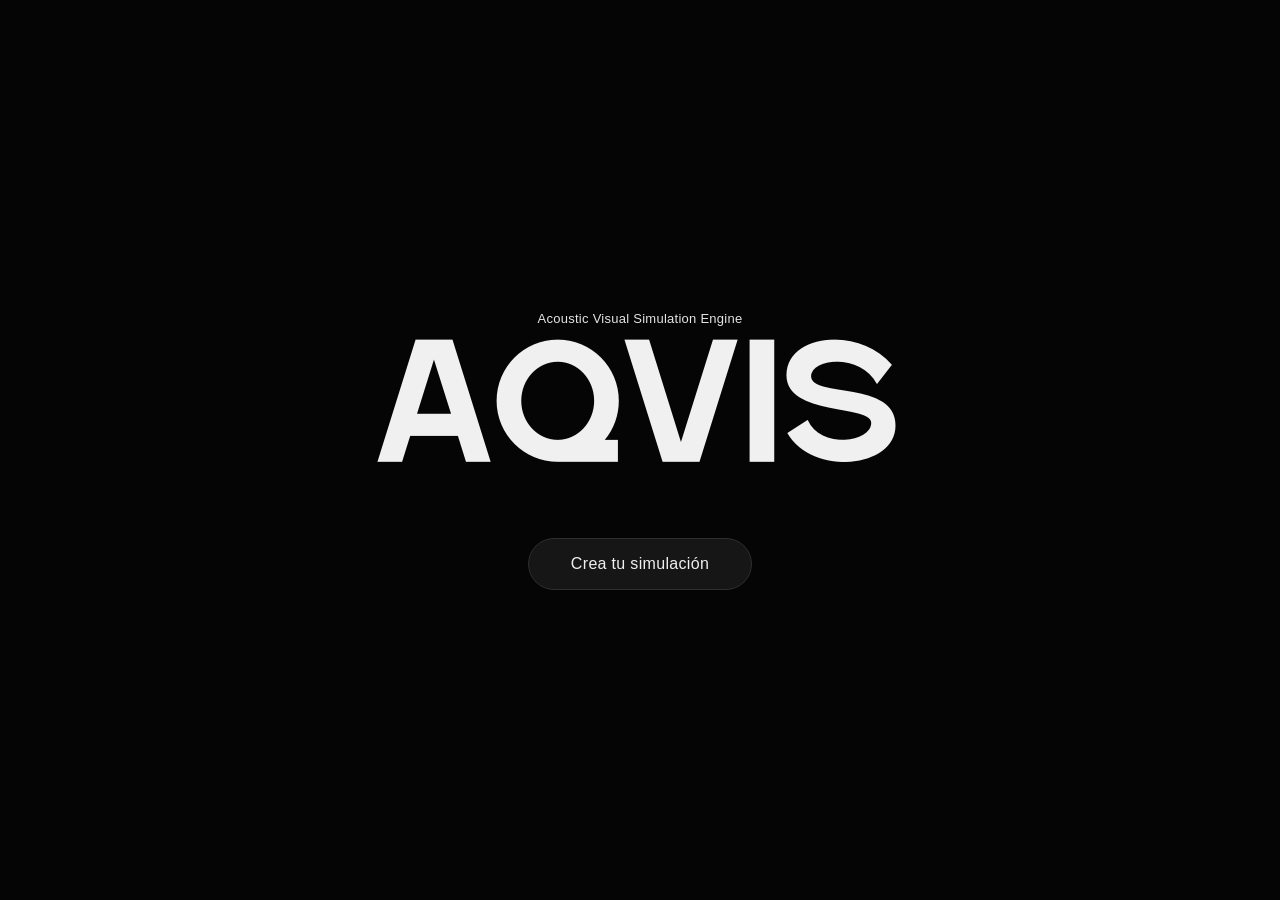
==== index.html @ 71e72ab5 "Initial commit" ====
<!DOCTYPE html>
<html lang="es">
<head>
  <meta charset="UTF-8">
  <meta name="viewport" content="width=device-width, initial-scale=1.0">
  <title>AQVIS — Acoustic Visual Simulation Engine</title>
  <link rel="preload" as="font" type="font/otf"
      href="fonts/Modeone.otf">
  <link rel="stylesheet" href="css/global.css">
  <style>
    .hero {
      height: 100vh;
      display: flex;
      flex-direction: column;
      align-items: center;
      justify-content: center;
      gap: 0;
      text-align: center;
      background: var(--bg);
    }

    .hero-eyebrow {
      font-size: 13px;
      font-weight: 400;
      color: var(--text2);
      letter-spacing: 0.02em;
      margin-bottom: 10px;
    }

    .hero-title {
      font-family: var(--font-title);
      font-size: clamp(96px, 16vw, 180px);
      letter-spacing: 0.04em;
      color: var(--text);
      line-height: 0.9;
      margin-bottom: 40px;
    }

    .hero-cta {
      background: var(--surface2);
      color: var(--text);
      border: 1px solid var(--border2);
      border-radius: var(--radius-pill);
      padding: 16px 42px;
      font-size: 16px;
      font-family: var(--font-body);
      font-weight: 500;
      cursor: pointer;
      transition: var(--transition);
      letter-spacing: 0.02em;
    }

    .hero-cta:hover {
      background: var(--surface3);
      border-color: #444;
      transform: translateY(-2px);
    }
  </style>
</head>
<body>

<section class="hero">
  <div class="hero-eyebrow">Acoustic Visual Simulation Engine</div>
  <div class="hero-title">AQVIS</div>
  <button class="hero-cta" onclick="window.location.href='simulator.html'">
    Crea tu simulación
  </button>
</section>

</body>
</html>
---- css/global.css ----
*, *::before, *::after { margin: 0; padding: 0; box-sizing: border-box; }

/* Transición sutil entre páginas (index → simulator → results).
   Sin efecto en navegadores sin soporte de cross-document view
   transitions: simplemente navegan como siempre. */
@view-transition {
  navigation: auto;
}

::view-transition-old(root),
::view-transition-new(root) {
  animation-duration: 0.22s;
  animation-timing-function: cubic-bezier(0.4, 0, 0.2, 1);
}

:root {
  --bg:        #050505;
  --surface:   #0e0e0e;
  --surface2:  #161616;
  --surface3:  #1f1f1f;
  --border:    #222222;
  --border2:   #2e2e2e;
  --text:      #f0f0f0;
  --text2:     #e4e4e4;
  --text3:     #bebebe;
  --accent:    #00c2cb;
  --accent-dim: rgba(0,194,203,0.16);

  /* Barra superior: siempre oscura por diseño, independiente del tema */
  --nav-bg: rgba(5,5,5,0.85);

  --font-title: 'Modeone', sans-serif;
  --font-body:  'Arial', 'Helvetica Neue', sans-serif;
  --font-mono:  'Courier New', monospace;

  --radius:    10px;
  --radius-sm: 7px;
  --radius-lg: 16px;
  --radius-pill: 100px;

  --shadow-card: 0 1px 2px rgba(0,0,0,0.35), 0 10px 24px -16px rgba(0,0,0,0.65);

  --transition: all 0.22s cubic-bezier(0.4,0,0.2,1);

  /* 3D render filter defaults (dark mode) */
  --three-invert: 0;
  --three-hue: 0deg;
  --three-contrast: 1;
}

/* Light mode overrides when body has .light-mode */
.light-mode {
  --bg:        linear-gradient(180deg, #f4f7f8 0%, #edf2f4 100%);
  --surface:   #ffffff;
  --surface2:  #f8fafb;
  --surface3:  #eef4f5;
  --border:    #dfe9eb;
  --border2:   #c9d7dc;
  --text:      #12232d;
  --text2:     #284152;
  --text3:     #57707a;
  --accent:    #0d8b96;
  --accent-dim: rgba(13,139,150,0.12);
  --shadow-card: 0 3px 12px rgba(15,36,46,0.08), 0 18px 30px -24px rgba(15,36,46,0.2);

  /* Ajuste visual exclusivo para el tema claro */
  background: linear-gradient(180deg, #f4f7f8 0%, #edf2f4 100%);
}

.light-mode .wizard-card,
.light-mode .timeline,
.light-mode .field-wrap,
.light-mode .mat-select,
.light-mode .field-input {
  border: 1px solid var(--border);
}

.light-mode .wizard-card {
  background: linear-gradient(180deg, rgba(255,255,255,0.96) 0%, rgba(250,252,253,0.98) 100%);
}

.light-mode .timeline {
  background: rgba(255,255,255,0.72);
  backdrop-filter: blur(10px);
}

.light-mode .field-wrap,
.light-mode .mat-select,
.light-mode .field-input {
  background: var(--surface2);
  box-shadow: inset 0 1px 0 rgba(255,255,255,0.6);
}

.light-mode .nav-btn {
  background: rgba(17, 35, 45, 0.06);
  color: var(--text2);
}

.light-mode .nav-btn:hover {
  background: rgba(17, 35, 45, 0.1);
  color: var(--text);
}

/* Invert 3D render when light mode enabled to get quick negative-like effect */
.light-mode {
  --three-invert: 0.95;
  --three-hue: 160deg;
  --three-contrast: 0.92;
}

.light-mode #three-container canvas {
  filter: invert(var(--three-invert)) hue-rotate(var(--three-hue)) contrast(var(--three-contrast));
  transition: filter 220ms ease;
}

/* Theme button styles
   Nota: este botón también lleva la clase .nav-btn (para heredar el
   hover/transition base), cuyas reglas de padding/border-radius caerían
   más abajo en la cascada y ganarían con igual especificidad — por eso
   el selector va calificado con "button" acá, para que el tamaño e
   ícono del toggle nunca dependan del orden de las reglas. */
button.theme-btn {
  display: inline-flex;
  align-items: center;
  justify-content: center;
  width: 34px;
  height: 34px;
  padding: 6px;
  border-radius: 6px;
  background: transparent;
  color: #e4e4e4; /* fijo: el nav siempre es oscuro, no sigue var(--text) */
}
button.theme-btn svg { width: 18px; height: 18px; display: block; }
button.theme-btn:hover { background: rgba(255,255,255,0.08); }

@keyframes theme-spin {
  from { transform: rotate(0deg); }
  to   { transform: rotate(360deg); }
}
button.theme-btn.spin { animation: theme-spin 420ms ease; }

@font-face {
  font-family: 'Modeone';
  src: url('../fonts/Modeone.otf') format('opentype');
  font-weight: 400;
  font-display: swap;
}

html { scroll-behavior: smooth; }

body {
  font-family: var(--font-body);
  background: var(--bg);
  color: var(--text);
  min-height: 100vh;
  overflow-x: hidden;
  -webkit-font-smoothing: antialiased;
}

a { text-decoration: none; color: inherit; }
button { cursor: pointer; font-family: var(--font-body); }
input, select { font-family: var(--font-body); }

::-webkit-scrollbar { width: 4px; }
::-webkit-scrollbar-track { background: var(--bg); }
::-webkit-scrollbar-thumb { background: var(--border2); border-radius: 2px; }

/* ── NAV ── */
.nav {
  position: fixed;
  top: 0; left: 0; right: 0;
  z-index: 1000;
  height: 52px;
  display: flex;
  align-items: center;
  justify-content: space-between;
  padding: 0 32px;
  background: var(--nav-bg);
  backdrop-filter: blur(16px);
  box-shadow: 0 1px 0 rgba(0,0,0,0.5);
}

.nav-brand {
  font-family: var(--font-title);
  font-size: 18px;
  letter-spacing: 0.05em;
  color: #f0f0f0; /* fijo: el nav siempre es oscuro, no sigue var(--text) */
}

.nav-btn {
  background: rgba(255,255,255,0.06);
  color: #e4e4e4;
  padding: 6px 16px;
  border-radius: var(--radius-pill);
  font-size: 12px;
  font-family: var(--font-body);
  font-weight: 500;
  cursor: pointer;
  transition: var(--transition);
}

.nav-btn:hover {
  background: rgba(255,255,255,0.12);
  color: #ffffff;
}

/* ── TIMELINE PILLS ── */
.timeline {
  display: flex;
  flex-wrap: wrap;
  align-items: center;
  justify-content: center;
  gap: 2px;
  background: var(--surface);
  box-shadow: var(--shadow-card);
  border-radius: var(--radius-pill);
  padding: 5px;
  width: fit-content;
  max-width: 100%;
  margin: 0 auto 36px;
}

.tl-pill {
  padding: 7px 14px;
  border-radius: var(--radius-pill);
  font-size: 12px;
  font-weight: 500;
  color: var(--text3);
  cursor: default;
  transition: var(--transition);
  white-space: nowrap;
  user-select: none;
}

.tl-pill.active {
  background: var(--accent);
  color: var(--bg);
  font-weight: 600;
}

.tl-pill.done {
  color: var(--text2);
}

/* ── WIZARD CARD ── */
.wizard-card {
  background: var(--surface);
  box-shadow: var(--shadow-card);
  border-radius: var(--radius-lg);
  padding: 36px 40px;
  width: 100%;
  max-width: 640px;
  margin: 0 auto;
  display: none;
  animation: fadeUp 0.35s cubic-bezier(0.34,1.2,0.64,1);
}

.wizard-card.active { display: block; }

@keyframes fadeUp {
  from { opacity: 0; transform: translateY(18px) scale(0.98); }
  to   { opacity: 1; transform: translateY(0) scale(1); }
}

@keyframes fadeOut {
  from { opacity: 1; transform: translateY(0); }
  to   { opacity: 0; transform: translateY(-12px); }
}

.results-title {
  font-family: var(--font-body);
  font-size: 11px;
  font-weight: 700;
  letter-spacing: 0.08em;
  text-transform: uppercase;
  color: var(--text);
}

.wc-title {
  font-family: var(--font-body);
  font-size: 28px;
  letter-spacing: 0.02em;
  margin-bottom: 8px;
  color: var(--text);
}

.wc-desc {
  font-size: 13px;
  color: var(--text2);
  line-height: 1.6;
  margin-bottom: 30px;
  font-weight: 300;
}

/* ── FORM ── */
.field-group { margin-bottom: 18px; }
.field-group:last-of-type { margin-bottom: 0; }

.field-label {
  display: block;
  font-size: 11px;
  font-weight: 600;
  color: var(--text2);
  margin-bottom: 7px;
  letter-spacing: 0.03em;
  text-transform: uppercase;
  font-family: var(--font-body);
}

.field-row-3 { display: grid; grid-template-columns: 1fr 1fr 1fr; gap: 10px; }
.field-row-2 { display: grid; grid-template-columns: 1fr 1fr; gap: 10px; }

.field-wrap { position: relative; }

.field-input {
  width: 100%;
  background: var(--surface2);
  border: 1px solid var(--border2);
  border-radius: var(--radius-sm);
  padding: 11px 36px 11px 14px;
  font-size: 14px;
  font-family: var(--font-mono);
  font-weight: 400;
  color: var(--text);
  transition: var(--transition);
  outline: none;
  appearance: none;
  -moz-appearance: textfield;
}

.field-input::-webkit-outer-spin-button,
.field-input::-webkit-inner-spin-button { -webkit-appearance: none; }

.field-input:focus {
  border-color: var(--accent);
  background: var(--surface3);
  box-shadow: 0 0 0 3px var(--accent-dim);
}

.field-unit {
  position: absolute;
  right: 12px;
  top: 50%;
  transform: translateY(-50%);
  font-size: 10px;
  font-family: var(--font-mono);
  color: var(--text3);
  pointer-events: none;
}

.field-sub {
  display: block;
  font-size: 10px;
  color: var(--text3);
  margin-top: 5px;
  font-family: var(--font-mono);
  letter-spacing: 0.04em;
}

/* ── SLIDER ── */
.slider-row { display: flex; align-items: center; gap: 16px; }

input[type="range"] {
  flex: 1;
  appearance: none;
  height: 2px;
  border-radius: 1px;
  outline: none;
  cursor: pointer;
  background: linear-gradient(to right, #fff 50%, var(--surface3) 50%);
}

input[type="range"]::-webkit-slider-thumb {
  appearance: none;
  width: 14px; height: 14px;
  border-radius: 50%;
  background: var(--accent);
  border: 2px solid var(--surface);
  box-shadow: 0 0 0 3px var(--accent-dim);
  cursor: pointer;
  transition: transform 0.15s;
}

input[type="range"]::-webkit-slider-thumb:hover { transform: scale(1.25); }

.slider-val {
  font-family: var(--font-mono);
  font-size: 13px;
  font-weight: 700;
  color: var(--accent);
  min-width: 46px;
  text-align: right;
}

/* ── SELECT ── */
.mat-select {
  width: 100%;
  background: var(--surface2);
  border: 1px solid var(--border2);
  border-radius: var(--radius-sm);
  padding: 9px 12px;
  font-size: 12px;
  font-family: var(--font-body);
  color: var(--text);
  outline: none;
  cursor: pointer;
  transition: var(--transition);
  appearance: none;
  background-image: url("data:image/svg+xml,%3Csvg xmlns='http://www.w3.org/2000/svg' width='10' height='6' fill='none'%3E%3Cpath d='M1 1l4 4 4-4' stroke='%23666' stroke-width='1.5' stroke-linecap='round'/%3E%3C/svg%3E");
  background-repeat: no-repeat;
  background-position: right 10px center;
  padding-right: 28px;
}

.mat-select:focus { border-color: var(--accent); box-shadow: 0 0 0 3px var(--accent-dim); }

/* ── MAT ROW ── */
.mat-row {
  display: grid;
  grid-template-columns: 72px 1fr auto;
  align-items: center;
  gap: 10px;
  padding: 10px 14px;
  background: var(--surface2);
  border-radius: var(--radius-sm);
  margin-bottom: 7px;
  transition: background 0.2s;
}

.mat-row:last-child { margin-bottom: 0; }
.mat-row:hover { background: var(--surface3); }

.mat-lbl {
  font-size: 11px;
  font-weight: 600;
  color: var(--text2);
  font-family: var(--font-body);
  letter-spacing: 0.04em;
}

.mat-alpha {
  font-size: 11px;
  font-family: var(--font-mono);
  color: var(--text2);
  white-space: nowrap;
}

/* ── BUTTONS ── */
.btn-primary {
  width: 100%;
  margin-top: 28px;
  background: var(--accent);
  color: var(--bg);
  border: none;
  border-radius: var(--radius-pill);
  padding: 14px;
  font-size: 13px;
  font-family: var(--font-body);
  font-weight: 600;
  letter-spacing: 0.04em;
  cursor: pointer;
  transition: var(--transition);
  display: flex;
  align-items: center;
  justify-content: center;
  gap: 8px;
}

.btn-primary:hover {
  filter: brightness(1.12);
  transform: translateY(-1px);
}

.btn-primary:active { transform: translateY(0); }

.btn-outline {
  width: 100%;
  margin-top: 10px;
  background: transparent;
  color: var(--text2);
  border: 1px solid var(--border2);
  border-radius: var(--radius-pill);
  padding: 13px;
  font-size: 13px;
  font-family: var(--font-body);
  font-weight: 500;
  cursor: pointer;
  transition: var(--transition);
  display: flex;
  align-items: center;
  justify-content: center;
  gap: 8px;
}

.btn-outline:hover {
  border-color: #555;
  color: var(--text);
}

/* ── MODE TOGGLE ── */
.mode-toggle {
  display: flex;
  background: var(--surface2);
  box-shadow: var(--shadow-card);
  border-radius: var(--radius-pill);
  padding: 4px;
  margin-bottom: 20px;
  gap: 3px;
}

.mtog-btn {
  flex: 1;
  padding: 7px 12px;
  font-size: 11px;
  font-weight: 600;
  font-family: var(--font-body);
  border: none;
  border-radius: var(--radius-pill);
  background: transparent;
  color: var(--text3);
  cursor: pointer;
  transition: var(--transition);
  letter-spacing: 0.03em;
}

.mtog-btn.active {
  background: var(--accent);
  color: var(--bg);
}

/* ── YES/NO ── */
.yn-grid { display: grid; grid-template-columns: 1fr 1fr; gap: 12px; }

.yn-card {
  padding: 22px 16px;
  background: var(--surface2);
  box-shadow: var(--shadow-card);
  border-radius: var(--radius);
  cursor: pointer;
  transition: var(--transition);
  text-align: center;
}

.yn-card:hover { background: var(--surface3); }
.yn-card.selected { box-shadow: 0 0 0 2px var(--accent), var(--shadow-card); background: var(--surface3); }

.yn-label { font-size: 15px; font-weight: 600; color: var(--text); }
.yn-desc  { font-size: 11px; color: var(--text3); margin-top: 4px; font-family: var(--font-mono); }

/* ── CHIPS ── */
.chip {
  display: inline-flex;
  align-items: center;
  gap: 4px;
  padding: 3px 10px;
  border-radius: var(--radius-pill);
  font-size: 10px;
  font-weight: 600;
  font-family: var(--font-body);
}

.chip-good { background: rgba(100,220,130,0.1); color: #64dc82; border: 1px solid rgba(100,220,130,0.2); }
.chip-warn { background: rgba(240,180,50,0.1);  color: #f0b432; border: 1px solid rgba(240,180,50,0.2); }
.chip-bad  { background: rgba(240,80,80,0.1);   color: #f05050; border: 1px solid rgba(240,80,80,0.2); }

/* ── NOTES ── */
.note {
  padding: 11px 14px;
  border-radius: var(--radius-sm);
  font-size: 11px;
  font-family: var(--font-mono);
  line-height: 1.6;
  margin-top: 12px;
  color: var(--text3);
  background: var(--surface2);
}

/* ── RECALC OVERLAY ── */
.recalc-overlay {
  position: fixed;
  inset: 0;
  z-index: 900;
  backdrop-filter: blur(12px);
  background: rgba(5,5,5,0.7);
  display: none;
  align-items: center;
  justify-content: center;
  flex-direction: column;
  gap: 14px;
}

.recalc-overlay.active { display: flex; }

.recalc-spinner {
  width: 32px; height: 32px;
  border: 2px solid var(--border2);
  border-top-color: var(--text);
  border-radius: 50%;
  animation: spin 0.7s linear infinite;
}

@keyframes spin { to { transform: rotate(360deg); } }

.recalc-label {
  font-size: 12px;
  color: var(--text2);
  letter-spacing: 0.15em;
  font-family: var(--font-mono);
}

/* ── TABS ── */
.tab-nav {
  display: flex;
  gap: 0;
  padding: 6px 6px 0;
  background: var(--surface2);
  border-bottom: 1px solid var(--border);
  overflow-x: auto;
  scrollbar-width: none;
}

.tab-nav::-webkit-scrollbar { display: none; }

.tab-btn {
  padding: 8px 16px;
  font-size: 11px;
  font-weight: 600;
  font-family: var(--font-body);
  border: none;
  background: transparent;
  color: var(--text3);
  border-radius: 7px 7px 0 0;
  cursor: pointer;
  transition: var(--transition);
  white-space: nowrap;
  border-bottom: 2px solid transparent;
  margin-bottom: -1px;
  letter-spacing: 0.03em;
}

.tab-btn:hover:not(.active) { color: var(--text2); }
.tab-btn.active { color: var(--text); border-bottom-color: var(--accent); }

.tab-content { padding: 22px; }
.tab-pane { display: none; }
.tab-pane.active { display: block; animation: fadeUp 0.22s ease; }

/* ── DECAY: selector de método RT60 ── */
.decay-status-dot {
  display: inline-block;
  width: 6px; height: 6px;
  border-radius: 50%;
  margin-right: 6px;
  vertical-align: middle;
}
.decay-status-dot.rt-good { background: #64dc82; }
.decay-status-dot.rt-warn { background: #f0b432; }
.decay-status-dot.rt-bad  { background: #f05050; }

/* ── PARAM CARDS ── */
 .param-grid {
  display: grid;
  grid-template-columns: repeat(auto-fit, minmax(220px, 1fr));
  gap: 14px;
}

.param-card {
  background: var(--surface2);
  box-shadow: var(--shadow-card);
  border-radius: var(--radius-sm);
  padding: 16px;
  min-height: 136px;
  display: flex;
  flex-direction: column;
  justify-content: space-between;
}

.param-lbl {
  font-size: 10px;
  font-weight: 600;
  letter-spacing: 0.04em;
  text-transform: uppercase;
  color: var(--text3);
  margin-bottom: 8px;
  font-family: var(--font-body);
}
.param-val {
  font-size: 24px;
  font-weight: 700;
  color: var(--text);
  font-family: var(--font-body);
  line-height: 1;
}
.param-unit {
  font-size: 10px;
  color: var(--text3);
  margin-top: 4px;
  font-family: var(--font-body);
}

/* ── MODOS: cabecera + histograma de densidad ── */
.modos-head { display: flex; align-items: center; gap: 16px; margin-bottom: 18px; flex-wrap: wrap; }
.schroeder-lbl { font-size: 11px; color: var(--text2); font-family: var(--font-mono); }
.schroeder-lbl strong { color: var(--text); }
.zone-hint { font-size: 10px; color: var(--text3); font-family: var(--font-mono); }

.density-card {
  background: var(--surface2);
  box-shadow: var(--shadow-card);
  border-radius: var(--radius-sm);
  padding: 18px 20px 14px;
  margin-bottom: 20px;
}
.density-title {
  font-size: 9px; font-weight: 700; letter-spacing: 0.14em; text-transform: uppercase;
  color: var(--text3); font-family: var(--font-mono); margin-bottom: 12px;
}
.legend-row { display: flex; gap: 18px; margin-top: 10px; flex-wrap: wrap; }
.legend-item { display: flex; align-items: center; gap: 6px; font-size: 10px; color: var(--text3); font-family: var(--font-mono); }
.legend-dot { width: 8px; height: 8px; border-radius: 2px; flex-shrink: 0; }

/* ── MODOS: columnas por tipo ── */
.modes-cols { display: grid; grid-template-columns: 1fr 1fr 1fr; gap: 16px; }

.modes-col-head {
  display: flex; align-items: center; gap: 7px; margin-bottom: 10px; padding-bottom: 8px;
  border-bottom: 1px solid var(--border);
}
.modes-col-dot { width: 8px; height: 8px; border-radius: 2px; flex-shrink: 0; }
.modes-col-title { font-size: 10px; font-weight: 700; letter-spacing: 0.08em; text-transform: uppercase; color: var(--text); }
.modes-col-count { font-size: 9px; color: var(--text3); font-family: var(--font-mono); margin-left: auto; white-space: nowrap; }

.modes-list { max-height: 320px; overflow-y: auto; display: flex; flex-direction: column; gap: 4px; padding-right: 2px; }

.mode-row-v2 {
  display: flex; align-items: baseline; justify-content: space-between; gap: 8px;
  padding: 7px 10px; background: var(--surface2); border-radius: 6px; border-left: 2px solid transparent;
  width: 100%; border-top: 0; border-right: 0; border-bottom: 0; text-align: left; cursor: pointer; color: inherit;
  transition: background 140ms ease, border-color 140ms ease;
}
.mode-row-v2:hover, .mode-row-v2.selected {
  background: var(--surface3); border-left-color: var(--accent);
}
.mode-row-v2 .freq { font-size: 12px; font-weight: 700; color: var(--text); font-family: var(--font-mono); white-space: nowrap; }
.mode-row-v2 .lbl  { font-size: 9px; color: var(--text3); font-family: var(--font-mono); text-align: right; white-space: nowrap; }
.selected-mode-label { margin: -8px 0 14px; font-size: 10px; color: var(--accent); font-family: var(--font-mono); }

.col-axial .modes-col-dot      { background: #e4e4e4; }
.col-axial .mode-row-v2        { border-left-color: #e4e4e4; }
.col-tangencial .modes-col-dot { background: #7c7c7c; }
.col-tangencial .mode-row-v2   { border-left-color: #7c7c7c; }
.col-oblicuo .modes-col-dot    { background: #f0b432; }
.col-oblicuo .mode-row-v2      { border-left-color: #f0b432; }

@media (max-width: 720px) {
  .modes-cols { grid-template-columns: 1fr; }
}

/* ── GEO SURFACES ── */
.geo-surf-grid { display: grid; grid-template-columns: 1fr 1fr; gap: 7px; }

.geo-surf-item {
  background: var(--surface2);
  box-shadow: var(--shadow-card);
  border-radius: var(--radius-sm);
  padding: 10px 12px;
  display: flex;
  justify-content: space-between;
  align-items: center;
}

.geo-surf-lbl { font-size: 11px; color: var(--text2); font-family: var(--font-mono); }
.geo-surf-val { font-size: 12px; font-weight: 600; color: var(--text); font-family: var(--font-mono); }

/* ── BOLT ──
   El layout de .bolt-wrap/.bolt-chart-box/.bolt-ratio* vive en el
   <style> inline de results.html (grid 2 columnas + aspect-ratio),
   que siempre pisa cualquier regla equivalente definida acá por
   orden de cascada — se removieron las versiones duplicadas para no
   mantener dos definiciones divergentes de los mismos selectores. */
.bolt-info { flex: 1; }

/* ── LIVE ── */
.live { display: flex; align-items: center; gap: 6px; font-size: 11px; color: #64dc82; font-family: var(--font-mono); }
.live-dot { width: 6px; height: 6px; border-radius: 50%; background: #64dc82; animation: pulse 2s infinite; }
@keyframes pulse { 0%,100%{opacity:1} 50%{opacity:0.3} }

/* ── CUSTOM ABSORPTION TABLE ── */
.abs-table {
  width: 100%;
  border-collapse: collapse;
  font-size: 11px;
  font-family: var(--font-mono);
}

.abs-table th {
  padding: 8px 6px;
  font-size: 9px;
  letter-spacing: 0.12em;
  color: var(--text3);
  border-bottom: 1px solid var(--border);
  text-align: center;
  font-weight: 600;
}

.abs-table th:first-child { text-align: left; }

.abs-table td {
  padding: 6px 4px;
  border-bottom: 1px solid var(--border);
  text-align: center;
}

.abs-table tr:last-child td { border-bottom: none; }

.abs-table td:first-child {
  text-align: left;
  font-weight: 600;
  color: var(--text2);
  padding-left: 6px;
}

.abs-input {
  width: 52px;
  background: var(--surface2);
  border: 1px solid var(--border);
  border-radius: 5px;
  padding: 5px 6px;
  font-size: 11px;
  font-family: var(--font-mono);
  color: var(--text);
  text-align: center;
  outline: none;
  transition: border-color 0.2s;
  appearance: none;
  -moz-appearance: textfield;
}

.abs-input::-webkit-outer-spin-button,
.abs-input::-webkit-inner-spin-button { -webkit-appearance: none; }

.abs-input:focus { border-color: var(--accent); box-shadow: 0 0 0 3px var(--accent-dim); }

/* ── RESULTS LAYOUT ── */
.results-grid {
  display: grid;
  grid-template-columns: 280px 1fr;
  grid-template-rows: auto 1fr;
  gap: 14px;
}

.left-col {
  grid-column: 1;
  grid-row: 1 / 4;
  display: flex;
  flex-direction: column;
  gap: 12px;
}

.panel-card {
  background: var(--surface);
  box-shadow: var(--shadow-card);
  border-radius: var(--radius-lg);
  padding: 18px;
}

.panel-title {
  font-size: 10px;
  font-weight: 700;
  letter-spacing: 0.08em;
  text-transform: uppercase;
  color: var(--text);
  margin-bottom: 12px;
  font-family: var(--font-body);
  display: flex;
  align-items: center;
  gap: 8px;
}

.panel-title::after { content: ''; flex: 1; height: 1px; background: var(--border); }

.iso-panel {
  background: var(--surface);
  box-shadow: var(--shadow-card);
  border-radius: var(--radius-lg);
  grid-column: 2;
  grid-row: 1;
  padding: 18px;
  display: flex;
  flex-direction: column;
  min-height: 260px;
}

.iso-header {
  display: flex;
  justify-content: space-between;
  align-items: center;
  margin-bottom: 12px;
}

.iso-badge {
  background: var(--surface2);
  color: var(--text2);
  border-radius: 6px;
  padding: 4px 10px;
  font-size: 10px;
  font-family: var(--font-mono);
}

.iso-viewport {
  flex: 1;
  background: radial-gradient(ellipse at 50% 72%, var(--accent-dim) 0%, var(--surface2) 55%, var(--surface2) 100%);
  border-radius: var(--radius-sm);
  position: relative;
  overflow: hidden;
  min-height: 420px;
  display: flex;
  align-items: center;
  justify-content: center;
}

.iso-grid-bg {
  position: absolute; inset: 0;
  background-image:
    linear-gradient(rgba(255,255,255,0.025) 1px, transparent 1px),
    linear-gradient(90deg, rgba(255,255,255,0.025) 1px, transparent 1px);
  background-size: 28px 28px;
}

.iso-dim-lbl {
  position: absolute;
  bottom: 10px; left: 12px;
  font-family: var(--font-mono);
  font-size: 10px;
  color: var(--text3);
  z-index: 2;
}

.tabs-panel {
  background: var(--surface);
  box-shadow: var(--shadow-card);
  border-radius: var(--radius-lg);
  grid-column: 2;
  grid-row: 2;
  overflow: hidden;
}

.res-field-input {
  width: 100%;
  background: var(--surface2);
  border: 1px solid var(--border);
  border-radius: var(--radius-sm);
  padding: 8px 30px 8px 10px;
  font-size: 13px;
  font-family: var(--font-mono);
  color: var(--text);
  outline: none;
  transition: border-color 0.2s;
  appearance: none;
  -moz-appearance: textfield;
}

.res-field-input::-webkit-outer-spin-button,
.res-field-input::-webkit-inner-spin-button { -webkit-appearance: none; }
.res-field-input:focus { border-color: var(--accent); box-shadow: 0 0 0 3px var(--accent-dim); }

.res-unit {
  position: absolute;
  right: 8px; bottom: 9px;
  font-size: 9px;
  font-family: var(--font-mono);
  color: var(--text3);
  pointer-events: none;
}

.recalc-btn {
  width: 100%;
  background: var(--accent);
  color: var(--bg);
  border: none;
  border-radius: var(--radius-pill);
  padding: 12px;
  font-size: 12px;
  font-family: var(--font-body);
  font-weight: 600;
  letter-spacing: 0.04em;
  cursor: pointer;
  transition: var(--transition);
  display: flex;
  align-items: center;
  justify-content: center;
  gap: 8px;
}

.recalc-btn:hover { filter: brightness(1.12); transform: translateY(-1px); }

@media (max-width: 960px) {
  .results-grid { grid-template-columns: 1fr; }
  .left-col, .iso-panel, .tabs-panel { grid-column: 1; grid-row: auto; }
}
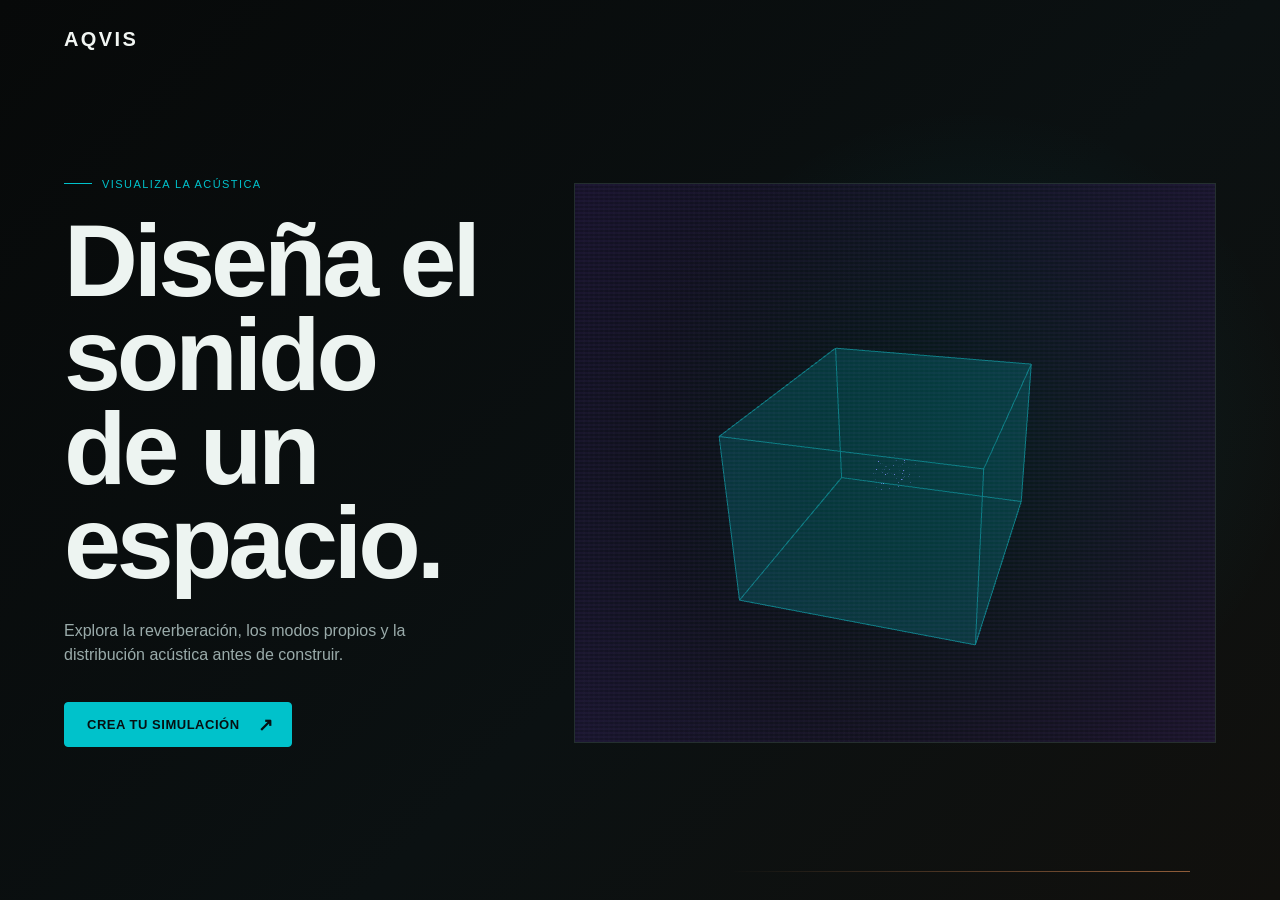
==== commit 7ed19495: "Versión 1.1" ====
--- a/index.html
+++ b/index.html
@@ -4,68 +4,346 @@
   <meta charset="UTF-8">
   <meta name="viewport" content="width=device-width, initial-scale=1.0">
   <title>AQVIS — Acoustic Visual Simulation Engine</title>
-  <link rel="preload" as="font" type="font/otf"
-      href="fonts/Modeone.otf">
   <link rel="stylesheet" href="css/global.css">
   <style>
+    body { background: #070909; }
+
     .hero {
-      height: 100vh;
+      position: relative;
+      min-height: 100vh;
       display: flex;
       flex-direction: column;
+      overflow: hidden;
+      background:
+        radial-gradient(circle at 76% 48%, rgba(0,194,203,0.1), transparent 30%),
+        linear-gradient(135deg, #070909 0%, #0b1112 58%, #11100d 100%);
+    }
+
+    .hero::after {
+      position: absolute;
+      right: 7vw;
+      bottom: 28px;
+      width: 36vw;
+      height: 1px;
+      background: linear-gradient(90deg, transparent, rgba(244,153,92,0.8));
+      content: '';
+      opacity: 0.7;
+    }
+
+    .hero-nav {
+      position: relative;
+      z-index: 2;
+      display: flex;
       align-items: center;
-      justify-content: center;
-      gap: 0;
-      text-align: center;
-      background: var(--bg);
-    }
+      justify-content: space-between;
+      width: 100%;
+      padding: 28px 5vw;
+    }
+
+    .hero-brand {
+      color: #f1f5f2;
+      font-family: var(--font-title);
+      font-size: 20px;
+      font-weight: 700;
+      letter-spacing: 0.12em;
+    }
+
+    .hero-content {
+      position: relative;
+      z-index: 1;
+      display: grid;
+      grid-template-columns: minmax(280px, 0.82fr) minmax(360px, 1.18fr);
+      align-items: center;
+      gap: 5vw;
+      width: min(1180px, 90vw);
+      flex: 1;
+      margin: 0 auto;
+      padding: 5vh 0 11vh;
+    }
+
+    .hero-copy { max-width: 470px; }
 
     .hero-eyebrow {
+      display: flex;
+      align-items: center;
+      gap: 10px;
+      color: #00c2cb;
+      font-family: var(--font-mono);
+      font-size: 11px;
+      letter-spacing: 0.13em;
+      text-transform: uppercase;
+      margin-bottom: 24px;
+    }
+
+    .hero-eyebrow::before {
+      width: 28px;
+      height: 1px;
+      background: #00c2cb;
+      content: '';
+    }
+
+    .hero-title {
+      max-width: 440px;
+      color: #edf4f1;
+      font-family: var(--font-title);
+      font-size: clamp(56px, 8vw, 112px);
+      font-weight: 700;
+      letter-spacing: -0.04em;
+      line-height: 0.92;
+      margin-bottom: 28px;
+    }
+
+    .hero-description {
+      max-width: 350px;
+      color: #9aabaa;
+      font-size: 16px;
+      line-height: 1.55;
+      margin-bottom: 34px;
+    }
+
+    .hero-cta {
+      display: inline-flex;
+      align-items: center;
+      gap: 18px;
+      background: #00c2cb;
+      color: #061012;
+      border: 1px solid #00c2cb;
+      border-radius: 4px;
+      padding: 14px 18px 14px 22px;
       font-size: 13px;
-      font-weight: 400;
-      color: var(--text2);
-      letter-spacing: 0.02em;
-      margin-bottom: 10px;
-    }
-
-    .hero-title {
-      font-family: var(--font-title);
-      font-size: clamp(96px, 16vw, 180px);
-      letter-spacing: 0.04em;
-      color: var(--text);
-      line-height: 0.9;
-      margin-bottom: 40px;
-    }
-
-    .hero-cta {
-      background: var(--surface2);
-      color: var(--text);
-      border: 1px solid var(--border2);
-      border-radius: var(--radius-pill);
-      padding: 16px 42px;
-      font-size: 16px;
-      font-family: var(--font-body);
-      font-weight: 500;
+      font-weight: 700;
       cursor: pointer;
       transition: var(--transition);
-      letter-spacing: 0.02em;
-    }
+      letter-spacing: 0.04em;
+      text-transform: uppercase;
+    }
+
+    .hero-cta::after { content: '↗'; font-size: 18px; line-height: 0; }
 
     .hero-cta:hover {
-      background: var(--surface3);
-      border-color: #444;
+      background: #f4995c;
+      border-color: #f4995c;
       transform: translateY(-2px);
+    }
+
+    .hero-visual {
+      position: relative;
+      height: clamp(360px, 52vw, 560px);
+      flex-shrink: 0;
+      border: 1px solid rgba(145,175,173,0.2);
+      background: rgba(5,13,14,0.32);
+      overflow: hidden;
+    }
+
+    #acoustic-three { position: absolute; inset: 0; z-index: 0; }
+
+    .hero-visual::after {
+      position: absolute;
+      inset: 0;
+      z-index: 2;
+      background:
+        linear-gradient(rgba(151, 90, 255, 0.045) 50%, transparent 50%),
+        repeating-linear-gradient(90deg, transparent 0, transparent 3px, rgba(255,255,255,0.018) 4px, transparent 5px);
+      background-size: 100% 4px, 100% 100%;
+      content: '';
+      pointer-events: none;
+      mix-blend-mode: screen;
+    }
+
+    .hero-visual-noise {
+      position: absolute;
+      z-index: 1;
+      inset: 0;
+      background: radial-gradient(circle at 50% 50%, transparent 20%, rgba(93, 41, 164, 0.18) 100%);
+      pointer-events: none;
+      mix-blend-mode: screen;
+    }
+
+    @media (max-width: 700px) {
+      .hero-nav { padding: 22px 6vw; }
+      .hero-content {
+        display: flex;
+        flex-direction: column;
+        align-items: stretch;
+        gap: 34px;
+        width: 88vw;
+        padding: 7vh 0 12vh;
+      }
+      .hero-copy { max-width: none; }
+      .hero-eyebrow { margin-bottom: 18px; }
+      .hero-title { font-size: clamp(58px, 17vw, 86px); }
+      .hero-description { font-size: 14px; margin-bottom: 24px; }
+      .hero-visual { height: 58vw; min-height: 230px; }
+      .hero::after { right: 6vw; width: 48vw; }
     }
   </style>
 </head>
 <body>
 
 <section class="hero">
-  <div class="hero-eyebrow">Acoustic Visual Simulation Engine</div>
-  <div class="hero-title">AQVIS</div>
-  <button class="hero-cta" onclick="window.location.href='simulator.html'">
-    Crea tu simulación
-  </button>
+  <nav class="hero-nav" aria-label="Navegación principal">
+    <div class="hero-brand">AQVIS</div>
+  </nav>
+
+  <div class="hero-content">
+    <div class="hero-copy">
+      <div class="hero-eyebrow">Visualiza la acústica</div>
+      <h1 class="hero-title">Diseña el sonido de un espacio.</h1>
+      <p class="hero-description">Explora la reverberación, los modos propios y la distribución acústica antes de construir.</p>
+      <button class="hero-cta" onclick="window.location.href='simulator.html'">Crea tu simulación</button>
+    </div>
+
+    <div class="hero-visual" aria-label="Visualización animada de partículas acústicas">
+      <div id="acoustic-three"></div>
+      <div class="hero-visual-noise"></div>
+    </div>
+  </div>
 </section>
+
+<script src="js/three.min.js"></script>
+<script>
+  const threeContainer = document.getElementById('acoustic-three');
+  const threeWidth = threeContainer.offsetWidth;
+  const threeHeight = threeContainer.offsetHeight;
+  const threeScene = new THREE.Scene();
+  const threeCamera = new THREE.PerspectiveCamera(42, threeWidth / threeHeight, 0.1, 100);
+  const threeRenderer = new THREE.WebGLRenderer({ antialias: true, alpha: true });
+
+  threeCamera.position.set(3.7, 3.1, 5.1);
+  threeCamera.lookAt(0, 0.2, 0);
+  threeRenderer.setPixelRatio(Math.min(window.devicePixelRatio || 1, 2));
+  threeRenderer.setSize(threeWidth, threeHeight);
+  threeRenderer.setClearColor(0x05090c, 0);
+  threeContainer.appendChild(threeRenderer.domElement);
+
+  threeScene.add(new THREE.AmbientLight(0x332244));
+  const ultravioletLight = new THREE.PointLight(0x7d36ff, 2.2, 12);
+  ultravioletLight.position.set(-2.5, 2.5, 3);
+  threeScene.add(ultravioletLight);
+  const cyanLight = new THREE.PointLight(0x00c2cb, 2.4, 10);
+  cyanLight.position.set(2.5, 0.5, 2);
+  threeScene.add(cyanLight);
+
+  const cubeGeometry = new THREE.BoxGeometry(2.15, 1.6, 2.55);
+  const cubeMaterial = new THREE.MeshBasicMaterial({
+    color: 0x00c2cb,
+    transparent: true,
+    opacity: 0.2,
+    depthWrite: false,
+    side: THREE.FrontSide,
+  });
+  const acousticCube = new THREE.Mesh(cubeGeometry, cubeMaterial);
+  acousticCube.position.y = 0.08;
+  threeScene.add(acousticCube);
+
+  const cubeEdges = new THREE.LineSegments(
+    new THREE.EdgesGeometry(cubeGeometry),
+    new THREE.LineBasicMaterial({ color: 0x087f86, transparent: true, opacity: 0.95 }),
+  );
+  cubeEdges.position.copy(acousticCube.position);
+  threeScene.add(cubeEdges);
+
+  const particleCount = 90;
+  const particlePositions = new Float32Array(particleCount * 3);
+  const particleAlphas = new Float32Array(particleCount);
+  const particleVelocities = [];
+  const particleLives = [];
+  const particleAges = [];
+  const randomBetween = (min, max) => min + Math.random() * (max - min);
+
+  const particleMaterial = new THREE.ShaderMaterial({
+    uniforms: {
+      color: { value: new THREE.Color(0x9c78ff) },
+      pointSize: { value: 8 },
+    },
+    vertexShader: `
+      attribute float aAlpha;
+      varying float vAlpha;
+      uniform float pointSize;
+      void main() {
+        vAlpha = aAlpha;
+        vec4 viewPosition = modelViewMatrix * vec4(position, 1.0);
+        gl_PointSize = pointSize * (1.0 / max(0.8, -viewPosition.z));
+        gl_Position = projectionMatrix * viewPosition;
+      }
+    `,
+    fragmentShader: `
+      uniform vec3 color;
+      varying float vAlpha;
+      void main() {
+        float distanceFromCenter = distance(gl_PointCoord, vec2(0.5));
+        float glow = 1.0 - smoothstep(0.05, 0.5, distanceFromCenter);
+        gl_FragColor = vec4(color, glow * vAlpha);
+      }
+    `,
+    transparent: true,
+    depthWrite: false,
+    blending: THREE.AdditiveBlending,
+  });
+  const particleGeometry = new THREE.BufferGeometry();
+  particleGeometry.setAttribute('position', new THREE.BufferAttribute(particlePositions, 3));
+  particleGeometry.setAttribute('aAlpha', new THREE.BufferAttribute(particleAlphas, 1));
+  const particleField = new THREE.Points(particleGeometry, particleMaterial);
+  particleField.position.copy(acousticCube.position);
+  threeScene.add(particleField);
+
+  function resetParticle(index, initial = false) {
+    const offset = index * 3;
+    const direction = new THREE.Vector3(
+      randomBetween(-1, 1),
+      randomBetween(-0.75, 0.75),
+      randomBetween(-1, 1),
+    ).normalize();
+    const startRadius = randomBetween(0.02, 0.16);
+    particlePositions[offset] = direction.x * startRadius;
+    particlePositions[offset + 1] = direction.y * startRadius;
+    particlePositions[offset + 2] = direction.z * startRadius;
+    particleVelocities[index] = direction.multiplyScalar(randomBetween(0.0018, 0.0038));
+    particleLives[index] = randomBetween(2600, 5200);
+    particleAges[index] = initial ? randomBetween(0, particleLives[index]) : 0;
+    particleAlphas[index] = 0;
+  }
+
+  for (let index = 0; index < particleCount; index += 1) resetParticle(index, true);
+  particleGeometry.attributes.position.needsUpdate = true;
+  particleGeometry.attributes.aAlpha.needsUpdate = true;
+
+  const resizeThree = () => {
+    const width = threeContainer.offsetWidth;
+    const height = threeContainer.offsetHeight;
+    threeCamera.aspect = width / height;
+    threeCamera.updateProjectionMatrix();
+    threeRenderer.setSize(width, height);
+  };
+
+  const animateThree = (time) => {
+    const rotation = time * 0.00012;
+    acousticCube.rotation.y = rotation;
+    acousticCube.rotation.x = Math.sin(time * 0.00008) * 0.08;
+    cubeEdges.rotation.copy(acousticCube.rotation);
+    particleField.rotation.copy(acousticCube.rotation);
+    for (let index = 0; index < particleCount; index += 1) {
+      const offset = index * 3;
+      particleAges[index] += 16.67;
+      if (particleAges[index] > particleLives[index]) resetParticle(index);
+      particlePositions[offset] += particleVelocities[index].x;
+      particlePositions[offset + 1] += particleVelocities[index].y;
+      particlePositions[offset + 2] += particleVelocities[index].z;
+      const progress = particleAges[index] / particleLives[index];
+      const fadeIn = Math.min(1, progress * 8);
+      const fadeOut = Math.min(1, (1 - progress) * 5);
+      particleAlphas[index] = fadeIn * fadeOut * 0.72;
+    }
+    particleGeometry.attributes.position.needsUpdate = true;
+    particleGeometry.attributes.aAlpha.needsUpdate = true;
+    ultravioletLight.intensity = 2 + Math.sin(time * 0.0014) * 0.35;
+    threeRenderer.render(threeScene, threeCamera);
+    requestAnimationFrame(animateThree);
+  };
+
+  window.addEventListener('resize', resizeThree);
+  requestAnimationFrame(animateThree);
+</script>
 
 </body>
 </html>
--- a/css/global.css
+++ b/css/global.css
@@ -25,13 +25,16 @@
   --text3:     #bebebe;
   --accent:    #00c2cb;
   --accent-dim: rgba(0,194,203,0.16);
+  --mode-axial: #2563eb;
+  --mode-tangential: #f59e0b;
+  --mode-oblique: #e83e8c;
 
   /* Barra superior: siempre oscura por diseño, independiente del tema */
   --nav-bg: rgba(5,5,5,0.85);
 
-  --font-title: 'Modeone', sans-serif;
+  --font-title: 'Segoe UI Variable Display', 'Segoe UI', sans-serif;
   --font-body:  'Arial', 'Helvetica Neue', sans-serif;
-  --font-mono:  'Courier New', monospace;
+  --font-mono:  'Segoe UI Variable Text', 'Segoe UI', Arial, sans-serif;
 
   --radius:    10px;
   --radius-sm: 7px;
@@ -139,13 +142,6 @@
 }
 button.theme-btn.spin { animation: theme-spin 420ms ease; }
 
-@font-face {
-  font-family: 'Modeone';
-  src: url('../fonts/Modeone.otf') format('opentype');
-  font-weight: 400;
-  font-display: swap;
-}
-
 html { scroll-behavior: smooth; }
 
 body {
@@ -156,6 +152,28 @@
   overflow-x: hidden;
   -webkit-font-smoothing: antialiased;
 }
+
+.aq-tooltip {
+  position: fixed;
+  z-index: 3000;
+  max-width: min(260px, calc(100vw - 24px));
+  padding: 9px 11px 9px 13px;
+  border: 1px solid var(--accent);
+  border-radius: 6px;
+  background: rgba(10, 18, 19, 0.96);
+  box-shadow: 0 8px 22px rgba(0,0,0,0.4), inset 3px 0 0 var(--accent);
+  color: var(--text2);
+  font-family: var(--font-mono);
+  font-size: 10px;
+  line-height: 1.4;
+  pointer-events: none;
+  opacity: 0;
+  transform: translateY(4px);
+  transition: opacity 0.14s ease, transform 0.14s ease;
+}
+
+.aq-tooltip.visible { opacity: 1; transform: translateY(0); }
+.light-mode .aq-tooltip { background: rgba(255,255,255,0.97); color: var(--text2); }
 
 a { text-decoration: none; color: inherit; }
 button { cursor: pointer; font-family: var(--font-body); }
@@ -241,6 +259,30 @@
 .tl-pill.done {
   color: var(--text2);
 }
+
+/* Timeline por nodos conectados del wizard */
+.timeline {
+  display: grid;
+  grid-template-columns: repeat(var(--timeline-steps, 4), minmax(0, 1fr));
+  align-items: start;
+  width: 100%;
+  padding: 16px 14px 12px;
+  border: 1px solid var(--border2);
+  border-radius: var(--radius);
+  background: var(--surface);
+  box-shadow: inset 0 1px 0 rgba(255,255,255,0.025);
+}
+
+.tl-node { position: relative; z-index: 0; display: flex; min-width: 0; flex-direction: column; align-items: center; gap: 8px; text-align: center; }
+.tl-node:not(:last-child)::after { position: absolute; z-index: -1; top: 6px; left: calc(50% + 8px); right: calc(-50% + 8px); height: 1px; background: var(--border2); content: ''; }
+.tl-node.done::after { background: var(--accent); box-shadow: 0 0 8px var(--accent-dim); }
+.tl-dot { display: block; width: 13px; height: 13px; flex: 0 0 13px; border: 1px solid var(--text3); border-radius: 50%; background: var(--surface); transition: var(--transition); }
+.tl-node.active .tl-dot { border-color: var(--accent); background: var(--accent); box-shadow: 0 0 0 4px var(--accent-dim), 0 0 14px var(--accent-dim); }
+.tl-node.done .tl-dot { border-color: var(--accent); background: var(--accent); }
+.tl-label { max-width: 100%; color: var(--text3); font-size: 10px; font-weight: 500; line-height: 1.3; overflow-wrap: anywhere; transition: opacity 220ms ease, color 220ms ease; }
+.tl-node.active .tl-label { color: var(--text); font-weight: 700; }
+.tl-node.done .tl-label, .tl-node.upcoming .tl-label { opacity: 0.55; }
+@media (max-width: 520px) { .timeline { padding: 14px 8px 10px; } .tl-node { gap: 7px; } .tl-label { font-size: 9px; } }
 
 /* ── WIZARD CARD ── */
 .wizard-card {
@@ -473,6 +515,28 @@
 
 .btn-primary:active { transform: translateY(0); }
 
+.wizard-actions { display:flex; align-items:center; gap:10px; margin-top:28px; }
+.wizard-actions .btn-primary { width:auto; flex:1; margin-top:0; }
+.btn-back {
+  display:inline-flex;
+  min-height:46px;
+  align-items:center;
+  justify-content:center;
+  gap:7px;
+  padding:0 16px;
+  border:1px solid var(--border2);
+  border-radius:var(--radius-pill);
+  background:var(--surface2);
+  color:var(--text2);
+  font-size:12px;
+  font-weight:600;
+  white-space:nowrap;
+  transition:var(--transition);
+}
+.btn-back:hover { border-color:var(--accent); color:var(--text); }
+.btn-back svg { width:13px; height:13px; }
+@media (max-width:520px) { .wizard-actions { gap:8px; } .btn-back { padding:0 12px; } }
+
 .btn-outline {
   width: 100%;
   margin-top: 10px;
@@ -712,49 +776,65 @@
   margin-bottom: 20px;
 }
 .density-title {
-  font-size: 9px; font-weight: 700; letter-spacing: 0.14em; text-transform: uppercase;
+  font-size: 10px; font-weight: 700; letter-spacing: 0.14em; text-transform: uppercase;
   color: var(--text3); font-family: var(--font-mono); margin-bottom: 12px;
 }
 .legend-row { display: flex; gap: 18px; margin-top: 10px; flex-wrap: wrap; }
-.legend-item { display: flex; align-items: center; gap: 6px; font-size: 10px; color: var(--text3); font-family: var(--font-mono); }
+.legend-item { display: flex; align-items: center; gap: 6px; font-size: 11px; color: var(--text3); font-family: var(--font-mono); }
 .legend-dot { width: 8px; height: 8px; border-radius: 2px; flex-shrink: 0; }
 
 /* ── MODOS: columnas por tipo ── */
-.modes-cols { display: grid; grid-template-columns: 1fr 1fr 1fr; gap: 16px; }
+.modes-type-tabs { display:flex; gap:4px; width:100%; margin-bottom:14px; padding:3px; overflow-x:auto; background:var(--surface2); border-radius:7px; scrollbar-width:none; }
+.modes-type-tabs::-webkit-scrollbar { display:none; }
+.modes-type-btn { flex:1; min-width:130px; padding:8px 6px; border:0; border-radius:5px; background:transparent; color:var(--text3); font-size:10px; font-weight:600; white-space:nowrap; }
+.modes-type-btn.active { background:var(--accent); color:var(--bg); }
+.modes-cols { display: grid; grid-template-columns: 1fr; gap: 0; }
+.modes-cols > [data-mode-type] { display:none; }
+.modes-cols > [data-mode-type].active { display:block; }
 
 .modes-col-head {
   display: flex; align-items: center; gap: 7px; margin-bottom: 10px; padding-bottom: 8px;
   border-bottom: 1px solid var(--border);
 }
 .modes-col-dot { width: 8px; height: 8px; border-radius: 2px; flex-shrink: 0; }
-.modes-col-title { font-size: 10px; font-weight: 700; letter-spacing: 0.08em; text-transform: uppercase; color: var(--text); }
-.modes-col-count { font-size: 9px; color: var(--text3); font-family: var(--font-mono); margin-left: auto; white-space: nowrap; }
-
-.modes-list { max-height: 320px; overflow-y: auto; display: flex; flex-direction: column; gap: 4px; padding-right: 2px; }
+.modes-col-title { font-size: 11px; font-weight: 700; letter-spacing: 0.08em; text-transform: uppercase; color: var(--text); }
+.modes-col-count { font-size: 10px; color: var(--text3); font-family: var(--font-mono); margin-left: auto; white-space: nowrap; }
+
+.modes-list { display:grid; grid-template-columns:repeat(4,minmax(0,1fr)); gap:5px; padding-right:2px; }
 
 .mode-row-v2 {
   display: flex; align-items: baseline; justify-content: space-between; gap: 8px;
   padding: 7px 10px; background: var(--surface2); border-radius: 6px; border-left: 2px solid transparent;
-  width: 100%; border-top: 0; border-right: 0; border-bottom: 0; text-align: left; cursor: pointer; color: inherit;
+  width: 100%; min-width:0; border-top: 0; border-right: 0; border-bottom: 0; text-align: left; cursor: pointer; color: inherit;
   transition: background 140ms ease, border-color 140ms ease;
 }
 .mode-row-v2:hover, .mode-row-v2.selected {
   background: var(--surface3); border-left-color: var(--accent);
 }
-.mode-row-v2 .freq { font-size: 12px; font-weight: 700; color: var(--text); font-family: var(--font-mono); white-space: nowrap; }
-.mode-row-v2 .lbl  { font-size: 9px; color: var(--text3); font-family: var(--font-mono); text-align: right; white-space: nowrap; }
-.selected-mode-label { margin: -8px 0 14px; font-size: 10px; color: var(--accent); font-family: var(--font-mono); }
-
-.col-axial .modes-col-dot      { background: #e4e4e4; }
-.col-axial .mode-row-v2        { border-left-color: #e4e4e4; }
-.col-tangencial .modes-col-dot { background: #7c7c7c; }
-.col-tangencial .mode-row-v2   { border-left-color: #7c7c7c; }
-.col-oblicuo .modes-col-dot    { background: #f0b432; }
-.col-oblicuo .mode-row-v2      { border-left-color: #f0b432; }
+.mode-row-v2 .freq { font-size: 13px; font-weight: 700; color: var(--text); font-family: var(--font-mono); white-space: nowrap; }
+.mode-row-v2 .lbl  { min-width:0; overflow:hidden; text-overflow:ellipsis; font-size:10px; color:var(--text3); font-family:var(--font-mono); text-align:right; white-space:nowrap; }
+.selected-mode-label { margin: -8px 0 14px; font-size: 11px; color: var(--accent); font-family: var(--font-mono); }
+
+.col-axial .modes-col-dot      { background:var(--mode-axial); }
+.col-axial .mode-row-v2        { border-left-color:var(--mode-axial); }
+.col-tangencial .modes-col-dot { background:var(--mode-tangential); }
+.col-tangencial .mode-row-v2   { border-left-color:var(--mode-tangential); }
+.col-oblicuo .modes-col-dot    { background:var(--mode-oblique); }
+.col-oblicuo .mode-row-v2      { border-left-color:var(--mode-oblique); }
 
 @media (max-width: 720px) {
   .modes-cols { grid-template-columns: 1fr; }
-}
+  .modes-list { grid-template-columns:repeat(2,minmax(0,1fr)); }
+}
+
+.modes-view-tabs { display:flex; gap:4px; margin:0 0 16px; padding:3px; background:var(--surface2); border-radius:7px; }
+.modes-view-btn { flex:1; min-height:34px; border:0; border-radius:5px; background:transparent; color:var(--text3); font-size:11px; font-weight:600; cursor:pointer; transition:var(--transition); }
+.modes-view-btn:hover { color:var(--text); }
+.modes-view-btn.active { background:var(--accent); color:var(--bg); }
+.modes-view-pane { display:none; }
+.modes-view-pane.active { display:block; animation:fadeUp 0.2s ease; }
+.modes-help,.histogram-help { max-width:760px; margin:-6px 0 16px; color:var(--text3); font-size:11px; line-height:1.55; }
+.histogram-help { margin:-4px 0 16px; }
 
 /* ── GEO SURFACES ── */
 .geo-surf-grid { display: grid; grid-template-columns: 1fr 1fr; gap: 7px; }
@@ -769,8 +849,8 @@
   align-items: center;
 }
 
-.geo-surf-lbl { font-size: 11px; color: var(--text2); font-family: var(--font-mono); }
-.geo-surf-val { font-size: 12px; font-weight: 600; color: var(--text); font-family: var(--font-mono); }
+.geo-surf-lbl { font-size: 12px; color: var(--text2); font-family: var(--font-mono); }
+.geo-surf-val { font-size: 13px; font-weight: 600; color: var(--text); font-family: var(--font-mono); }
 
 /* ── BOLT ──
    El layout de .bolt-wrap/.bolt-chart-box/.bolt-ratio* vive en el
@@ -781,7 +861,7 @@
 .bolt-info { flex: 1; }
 
 /* ── LIVE ── */
-.live { display: flex; align-items: center; gap: 6px; font-size: 11px; color: #64dc82; font-family: var(--font-mono); }
+.live { display: flex; align-items: center; gap: 6px; font-size: 12px; color: #64dc82; font-family: var(--font-mono); }
 .live-dot { width: 6px; height: 6px; border-radius: 50%; background: #64dc82; animation: pulse 2s infinite; }
 @keyframes pulse { 0%,100%{opacity:1} 50%{opacity:0.3} }
 
@@ -844,8 +924,8 @@
 /* ── RESULTS LAYOUT ── */
 .results-grid {
   display: grid;
-  grid-template-columns: 280px 1fr;
-  grid-template-rows: auto 1fr;
+  grid-template-columns: 1fr;
+  grid-template-rows: auto auto;
   gap: 14px;
 }
 
@@ -883,7 +963,7 @@
   background: var(--surface);
   box-shadow: var(--shadow-card);
   border-radius: var(--radius-lg);
-  grid-column: 2;
+  grid-column: 1;
   grid-row: 1;
   padding: 18px;
   display: flex;
@@ -913,11 +993,48 @@
   border-radius: var(--radius-sm);
   position: relative;
   overflow: hidden;
-  min-height: 420px;
+  min-height: 260px;
   display: flex;
   align-items: center;
   justify-content: center;
 }
+
+.three-camera-controls {
+  position:absolute;
+  right:14px;
+  bottom:14px;
+  z-index:4;
+  display:flex;
+  align-items:flex-end;
+  gap:8px;
+}
+.orbit-pad {
+  position:relative;
+  width:76px;
+  height:76px;
+  border:1px solid var(--border2);
+  border-radius:50%;
+  background:rgba(5,5,5,0.78);
+  box-shadow:0 4px 14px rgba(0,0,0,0.3);
+}
+.orbit-btn,.zoom-btn {
+  display:flex;
+  align-items:center;
+  justify-content:center;
+  border:1px solid var(--border2);
+  background:rgba(22,22,22,0.92);
+  color:var(--text2);
+  cursor:pointer;
+  transition:var(--transition);
+}
+.orbit-btn:hover,.zoom-btn:hover { border-color:var(--accent); background:var(--surface3); color:var(--accent); }
+.orbit-btn { position:absolute; width:24px; height:24px; border-radius:50%; font-size:16px; line-height:1; }
+.orbit-up { top:5px; left:25px; }
+.orbit-left { top:25px; left:5px; }
+.orbit-right { top:25px; right:5px; }
+.orbit-down { bottom:5px; left:25px; }
+.zoom-controls { display:flex; flex-direction:column; gap:4px; }
+.zoom-btn { width:32px; height:32px; border-radius:7px; font-size:20px; line-height:1; }
 
 .iso-grid-bg {
   position: absolute; inset: 0;
@@ -940,10 +1057,16 @@
   background: var(--surface);
   box-shadow: var(--shadow-card);
   border-radius: var(--radius-lg);
-  grid-column: 2;
+  grid-column: 1;
   grid-row: 2;
   overflow: hidden;
 }
+
+.decay-control-row { display:flex; align-items:center; justify-content:space-between; gap:12px; }
+.decay-control-copy { min-width:0; }
+.decay-control-hint { display:block; margin-top:-9px; color:var(--text3); font-size:10px; line-height:1.4; }
+.decay-play-btn { display:inline-flex; align-items:center; justify-content:center; width:32px; height:32px; flex:0 0 32px; border:1px solid var(--border2); border-radius:7px; background:var(--surface2); color:var(--accent); font-size:13px; line-height:1; cursor:pointer; transition:var(--transition); }
+.decay-play-btn:hover { border-color:var(--accent); background:var(--surface3); }
 
 .res-field-input {
   width: 100%;
@@ -998,3 +1121,7 @@
   .results-grid { grid-template-columns: 1fr; }
   .left-col, .iso-panel, .tabs-panel { grid-column: 1; grid-row: auto; }
 }
+
+@media (max-width:720px) {
+  .three-camera-controls { right:8px; bottom:8px; }
+}
